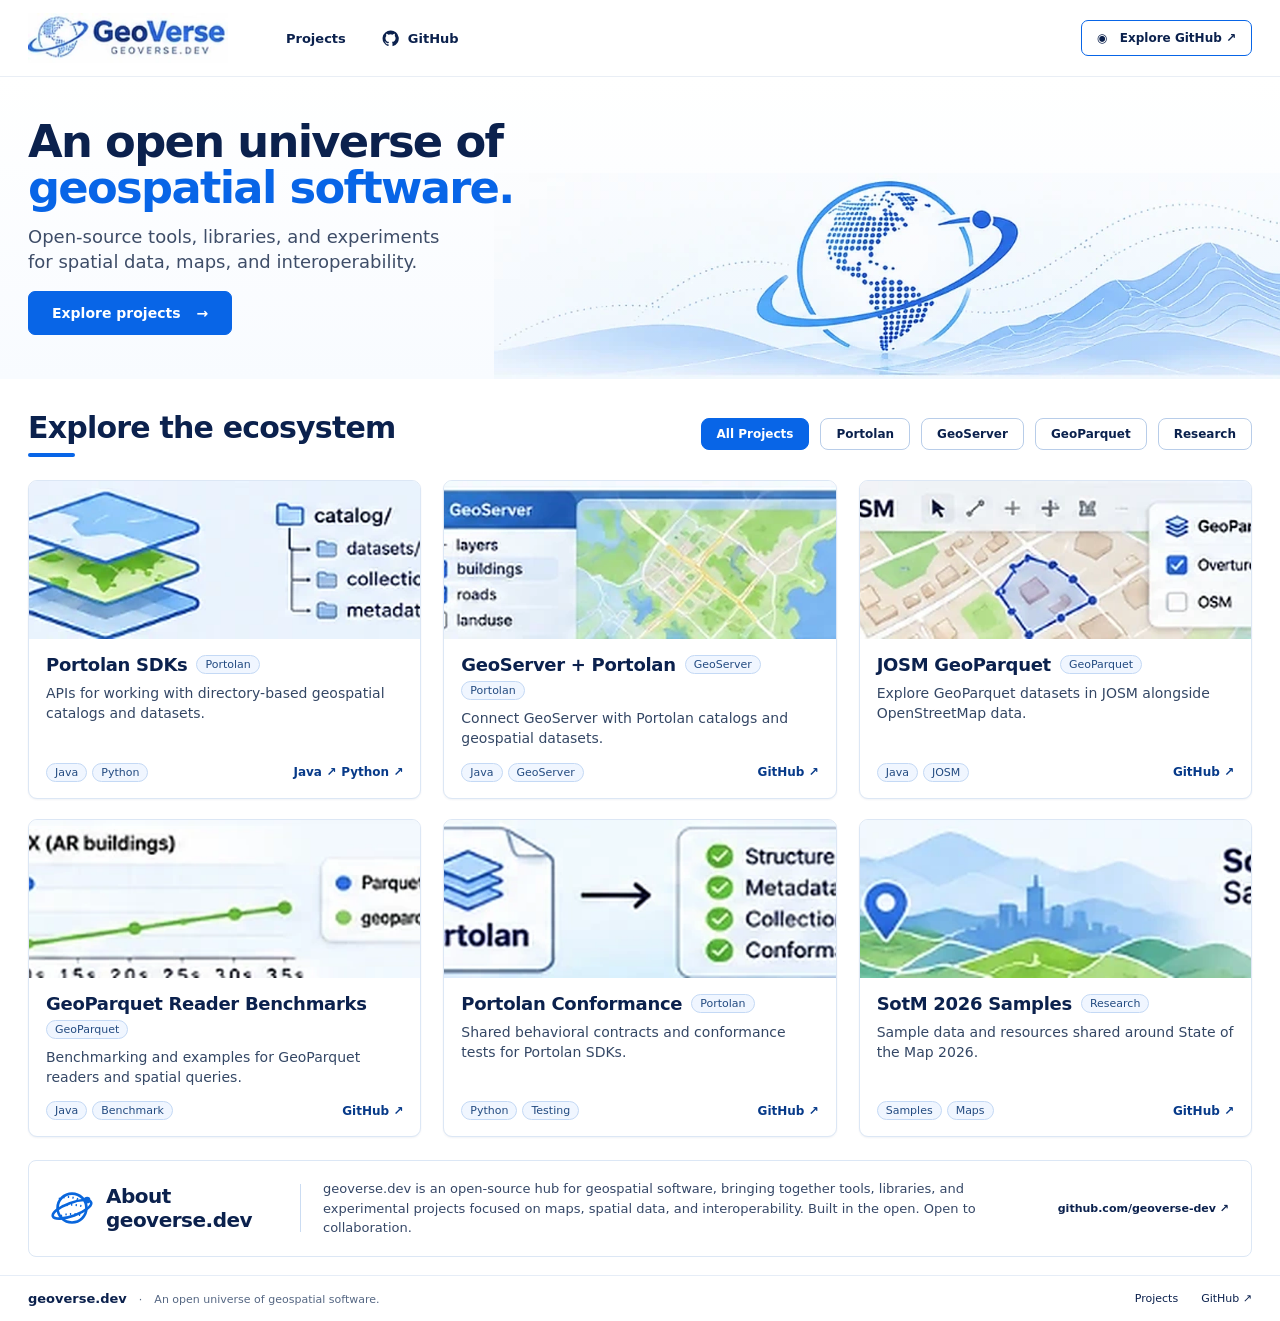
==== index.html @ 744633d2 "HTML static portal" ====
<!doctype html>
<html lang="en">
<head>
  <meta charset="utf-8">
  <meta name="viewport" content="width=device-width, initial-scale=1">
  <meta name="theme-color" content="#ffffff">
  <meta name="description" content="geoverse.dev is an open-source hub for geospatial tools, libraries, and experiments.">
  <title>geoverse.dev — An open universe of geospatial software</title>
  <link rel="icon" href="assets/favicon.svg" type="image/svg+xml">
  <link rel="stylesheet" href="styles.css">
  <script src="script.js" defer></script>
</head>
<body>
<header class="site-header">
  <div class="wrap header-inner">
    <a class="brand" href="#top" aria-label="geoverse.dev home"><img src="assets/logo.webp" alt="geoverse.dev"></a>
    <nav class="main-nav" aria-label="Main navigation"><a href="#projects">Projects</a><a href="https://github.com/geoverse-dev" target="_blank" rel="noopener noreferrer"><svg class="github-icon" viewBox="0 0 24 24" aria-hidden="true"><path d="M12 .8a11.2 11.2 0 0 0-3.54 21.83c.56.1.77-.24.77-.54v-2.1c-3.13.68-3.8-1.33-3.8-1.33-.51-1.3-1.25-1.64-1.25-1.64-1.02-.7.08-.69.08-.69 1.13.08 1.73 1.16 1.73 1.16 1.01 1.73 2.65 1.23 3.3.94.1-.73.4-1.23.72-1.51-2.5-.29-5.13-1.25-5.13-5.55 0-1.22.44-2.22 1.16-3-.12-.29-.5-1.42.11-2.96 0 0 .95-.3 3.08 1.14a10.7 10.7 0 0 1 5.6 0c2.13-1.44 3.08-1.14 3.08-1.14.61 1.54.23 2.67.11 2.96.72.78 1.16 1.78 1.16 3.01 0 4.31-2.64 5.25-5.15 5.53.41.36.77 1.06.77 2.14v3.17c0 .3.2.65.78.54A11.2 11.2 0 0 0 12 .8Z"/></svg>GitHub</a></nav>
    <a class="header-cta" href="https://github.com/geoverse-dev" target="_blank" rel="noopener noreferrer">◉ &nbsp; Explore GitHub ↗</a>
  </div>
</header>
<main id="top">
<section class="hero">
  <div class="wrap hero-inner">
    <div class="hero-copy"><h1>An open universe of<br><span>geospatial software.</span></h1><p>Open-source tools, libraries, and experiments for spatial data, maps, and interoperability.</p><div class="hero-actions"><a class="btn btn-primary" href="#projects">Explore projects <span aria-hidden="true">→</span></a></div></div>
    <img class="hero-art" src="assets/hero-art.webp" alt="geoverse.dev globe above stylized geospatial terrain">
  </div>
</section>
<section class="projects wrap" id="projects">
  <div class="section-heading"><div><h2>Explore the ecosystem</h2><div class="underline"></div></div><div class="filters" role="group" aria-label="Filter projects"><button class="filter active" data-filter="all" aria-pressed="true">All Projects</button><button class="filter" data-filter="portolan" aria-pressed="false">Portolan</button><button class="filter" data-filter="geoserver" aria-pressed="false">GeoServer</button><button class="filter" data-filter="geoparquet" aria-pressed="false">GeoParquet</button><button class="filter" data-filter="research" aria-pressed="false">Research</button></div></div>
  <div class="cards" id="project-cards">
    <article class="project-card" data-categories="portolan"><a class="card-image" href="https://github.com/geoverse-dev/portolan-python" target="_blank" rel="noopener noreferrer"><img src="assets/portolan.webp" alt="Illustration of Portolan layered catalogs and directories"></a><div class="card-content"><div class="card-heading"><h3>Portolan SDKs</h3><span class="category">Portolan</span></div><p>APIs for working with directory-based geospatial catalogs and datasets.</p><div class="card-bottom"><div class="tags"><span>Java</span><span>Python</span></div><div class="card-links"><a href="https://github.com/geoverse-dev/portolan-java" target="_blank" rel="noopener noreferrer" aria-label="Portolan Java on GitHub" title="Java SDK">Java ↗</a><a href="https://github.com/geoverse-dev/portolan-python" target="_blank" rel="noopener noreferrer" aria-label="Portolan Python on GitHub" title="Python SDK">Python ↗</a></div></div></div></article>
    <article class="project-card" data-categories="portolan geoserver"><a class="card-image" href="https://github.com/geoverse-dev/geoserver-portolan" target="_blank" rel="noopener noreferrer"><img src="assets/geoserver.webp" alt="Illustration of GeoServer layers and a map"></a><div class="card-content"><div class="card-heading"><h3>GeoServer + Portolan</h3><span class="category">GeoServer</span><span class="category">Portolan</span></div><p>Connect GeoServer with Portolan catalogs and geospatial datasets.</p><div class="card-bottom"><div class="tags"><span>Java</span><span>GeoServer</span></div><a class="arrow-link" href="https://github.com/geoverse-dev/geoserver-portolan" target="_blank" rel="noopener noreferrer" aria-label="GeoServer Portolan on GitHub">GitHub ↗</a></div></div></article>
    <article class="project-card" data-categories="geoparquet"><a class="card-image" href="https://github.com/geoverse-dev/josm-geoparquet" target="_blank" rel="noopener noreferrer"><img src="assets/josm.webp" alt="JOSM GeoParquet map editing illustration"></a><div class="card-content"><div class="card-heading"><h3>JOSM GeoParquet</h3><span class="category">GeoParquet</span></div><p>Explore GeoParquet datasets in JOSM alongside OpenStreetMap data.</p><div class="card-bottom"><div class="tags"><span>Java</span><span>JOSM</span></div><a class="arrow-link" href="https://github.com/geoverse-dev/josm-geoparquet" target="_blank" rel="noopener noreferrer" aria-label="JOSM GeoParquet on GitHub">GitHub ↗</a></div></div></article>
    <article class="project-card" data-categories="geoparquet research"><a class="card-image" href="https://github.com/geoverse-dev/geoparquet-reader-engine-benchmark" target="_blank" rel="noopener noreferrer"><img src="assets/benchmark.webp" alt="Chart comparing GeoParquet reader performance"></a><div class="card-content"><div class="card-heading"><h3>GeoParquet Reader Benchmarks</h3><span class="category">GeoParquet</span></div><p>Benchmarking and examples for GeoParquet readers and spatial queries.</p><div class="card-bottom"><div class="tags"><span>Java</span><span>Benchmark</span></div><a class="arrow-link" href="https://github.com/geoverse-dev/geoparquet-reader-engine-benchmark" target="_blank" rel="noopener noreferrer" aria-label="GeoParquet benchmarks on GitHub">GitHub ↗</a></div></div></article>
    <article class="project-card" data-categories="portolan"><a class="card-image" href="https://github.com/geoverse-dev/portolan-conformance" target="_blank" rel="noopener noreferrer"><img src="assets/conformance.webp" alt="Portolan conformance checks illustration"></a><div class="card-content"><div class="card-heading"><h3>Portolan Conformance</h3><span class="category">Portolan</span></div><p>Shared behavioral contracts and conformance tests for Portolan SDKs.</p><div class="card-bottom"><div class="tags"><span>Python</span><span>Testing</span></div><a class="arrow-link" href="https://github.com/geoverse-dev/portolan-conformance" target="_blank" rel="noopener noreferrer" aria-label="Portolan conformance on GitHub">GitHub ↗</a></div></div></article>
    <article class="project-card" data-categories="research"><a class="card-image" href="https://github.com/geoverse-dev/sotm2026-samples" target="_blank" rel="noopener noreferrer"><img src="assets/sotm.webp" alt="Illustration of terrain and a location pin for State of the Map samples"></a><div class="card-content"><div class="card-heading"><h3>SotM 2026 Samples</h3><span class="category">Research</span></div><p>Sample data and resources shared around State of the Map 2026.</p><div class="card-bottom"><div class="tags"><span>Samples</span><span>Maps</span></div><a class="arrow-link" href="https://github.com/geoverse-dev/sotm2026-samples" target="_blank" rel="noopener noreferrer" aria-label="SotM samples on GitHub">GitHub ↗</a></div></div></article>
  </div>
  <p class="empty-state" id="empty-state" hidden>No projects found in this category.</p>
</section>
<section class="about wrap" id="about"><div class="about-title"><img src="assets/favicon.svg" alt="" aria-hidden="true"><h2>About geoverse.dev</h2></div><p>geoverse.dev is an open-source hub for geospatial software, bringing together tools, libraries, and experimental projects focused on maps, spatial data, and interoperability. Built in the open. Open to collaboration.</p><a href="https://github.com/geoverse-dev" target="_blank" rel="noopener noreferrer">github.com/geoverse-dev ↗</a></section>
</main>
<footer><div class="wrap footer-inner"><div><strong>geoverse.dev</strong><span>·</span>An open universe of geospatial software.</div><nav aria-label="Footer"><a href="#projects">Projects</a><a href="https://github.com/geoverse-dev" target="_blank" rel="noopener noreferrer">GitHub ↗</a></nav></div></footer>
</body>
</html>
---- styles.css ----
:root{--navy:#0b214d;--blue:#0865e7;--muted:#4b5c79;--line:#dce7f5;--pale:#eef6ff}*{box-sizing:border-box}html{scroll-behavior:smooth}body{margin:0;color:var(--navy);font-family:Inter,ui-sans-serif,system-ui,-apple-system,BlinkMacSystemFont,"Segoe UI",sans-serif;background:#fff}a{color:inherit;text-decoration:none}button{font:inherit}.wrap{width:min(1280px,calc(100% - 56px));margin:auto}.site-header{border-bottom:1px solid #e9eef5;background:#fff}.header-inner{height:76px;display:flex;align-items:center;gap:58px}.brand img{display:block;width:200px;height:auto}.main-nav{display:flex;gap:36px;align-items:center;font-weight:600;font-size:13px}.main-nav a{display:flex;align-items:center;gap:9px}.main-nav a:hover,.footer-inner a:hover{color:var(--blue)}.github-icon{width:17px;height:17px;fill:currentColor}.header-cta{margin-left:auto;border:1.5px solid var(--blue);border-radius:7px;padding:10px 15px;color:var(--navy);font-weight:700;font-size:12px;white-space:nowrap}.header-cta:hover,.btn-outline:hover{background:var(--pale)}.hero{overflow:hidden;background:linear-gradient(180deg,#fff 0%,#f8fbff 100%)}.hero-inner{min-height:302px;position:relative;display:flex;align-items:center}.hero-copy{position:relative;z-index:2;max-width:575px;padding:22px 0 24px}.hero h1{font-size:clamp(36px,3.5vw,52px);letter-spacing:-1.7px;line-height:1.04;margin:0 0 12px;font-weight:800}.hero h1 span{color:var(--blue)}.hero p{font-size:18px;line-height:1.4;color:#3e4d68;max-width:420px;margin:0 0 17px}.hero-actions{display:flex;gap:12px}.btn{font-size:14px;font-weight:700;border-radius:7px;padding:13px 23px;border:1.5px solid var(--blue);display:inline-flex;align-items:center;gap:16px}.btn-primary{background:var(--blue);color:#fff}.btn-primary:hover{background:#004fc4}.btn-outline{background:#fff}.hero-art{position:absolute;right:-65px;bottom:0;width:69%;height:100%;object-fit:cover;object-position:center;mix-blend-mode:multiply}.projects{padding-top:31px}.section-heading{display:flex;align-items:center;justify-content:space-between;gap:15px;margin-bottom:23px}.section-heading h2{font-size:30px;letter-spacing:-.8px;margin:0 0 8px}.underline{width:47px;height:4px;background:var(--blue);border-radius:4px}.filters{display:flex;flex-wrap:wrap;gap:11px}.filter{border:1px solid #b8cde9;border-radius:8px;background:white;color:var(--navy);padding:8px 15px;cursor:pointer;font-size:12px;font-weight:600}.filter:hover{background:var(--pale)}.filter.active{background:var(--blue);color:white;border-color:var(--blue)}.cards{display:grid;grid-template-columns:repeat(3,minmax(0,1fr));gap:20px 22px}.project-card{border:1px solid var(--line);border-radius:9px;overflow:hidden;box-shadow:0 1px 2px #092f6810;display:flex;flex-direction:column;background:white;transition:transform .2s,box-shadow .2s}.project-card:hover{transform:translateY(-3px);box-shadow:0 10px 24px #123f771a}.project-card[hidden]{display:none}.card-image{display:block;height:158px;overflow:hidden;background:#eaf4ff}.card-image img{width:100%;height:100%;object-fit:cover;display:block}.card-content{padding:15px 17px 16px;display:flex;flex:1;flex-direction:column}.card-heading{display:flex;align-items:center;flex-wrap:wrap;gap:6px}.card-heading h3{font-size:18px;letter-spacing:-.3px;margin:0 3px 0 0}.category,.tags span{border:1px solid #c4d9f5;border-radius:12px;background:#f0f6ff;color:#234b81;padding:2px 8px;font-size:11px;white-space:nowrap}.card-content p{color:#344765;font-size:14px;line-height:1.45;margin:8px 0 14px;min-height:32px}.card-bottom{margin-top:auto;display:flex;align-items:center;justify-content:space-between;gap:8px}.tags,.card-links{display:flex;flex-wrap:wrap;gap:5px}.arrow-link,.card-links a{font-weight:700;font-size:12px;color:#073a89;white-space:nowrap}.arrow-link:hover,.card-links a:hover{color:var(--blue)}.about{margin-top:23px;margin-bottom:18px;border:1px solid var(--line);border-radius:8px;padding:18px 22px;display:grid;grid-template-columns:250px 1fr auto;gap:22px;align-items:center}.about-title{display:flex;gap:13px;align-items:center;border-right:1px solid #cbdcf2}.about-title img{width:42px;height:42px}.about-title h2{font-size:20px;letter-spacing:-.5px;margin:0}.about p{font-size:13px;line-height:1.5;margin:0;color:#354767}.about>a{font-size:11px;font-weight:700;white-space:nowrap}footer{border-top:1px solid #e6edf7}.footer-inner{display:flex;align-items:center;justify-content:space-between;gap:16px;padding:15px 0;font-size:11px;color:#556783}.footer-inner strong{color:var(--navy);font-size:13px}.footer-inner span{margin:0 12px}.footer-inner nav{display:flex;gap:23px;color:var(--navy)}.empty-state{padding:25px;text-align:center;color:var(--muted)}@media(max-width:900px){.header-inner{gap:30px}.hero-art{right:-150px;width:80%;opacity:.5}.cards{grid-template-columns:repeat(2,minmax(0,1fr))}.section-heading{align-items:flex-start;flex-direction:column}.about{grid-template-columns:1fr;gap:10px}.about-title{border-right:0}.about>a{white-space:normal}}@media(max-width:600px){.wrap{width:min(100% - 30px,1100px)}.header-inner{height:auto;min-height:66px;flex-wrap:wrap;gap:8px 20px;padding:10px 0}.brand img{width:145px}.header-cta{display:none}.main-nav{margin-left:auto;gap:14px;font-size:12px}.hero-inner{min-height:270px}.hero-copy{padding:26px 0}.hero-art{right:-180px;width:115%;opacity:.22}.hero h1{font-size:35px}.hero p{font-size:14px}.cards{grid-template-columns:1fr}.card-image{height:155px}.filters{gap:7px}.filter{padding:7px 10px}.footer-inner{flex-direction:column;align-items:flex-start}}

/* Larger default presentation, comparable to the earlier 125% browser zoom. */
.card-image img{image-rendering:auto} .brand img{image-rendering:auto}
@media(min-width:901px){.hero-art{width:66%;right:-50px;object-fit:contain;object-position:right bottom}}
@media(max-width:600px){.hero h1{font-size:35px}.card-image{height:175px}.brand img{width:155px}.hero-art{object-fit:cover}}
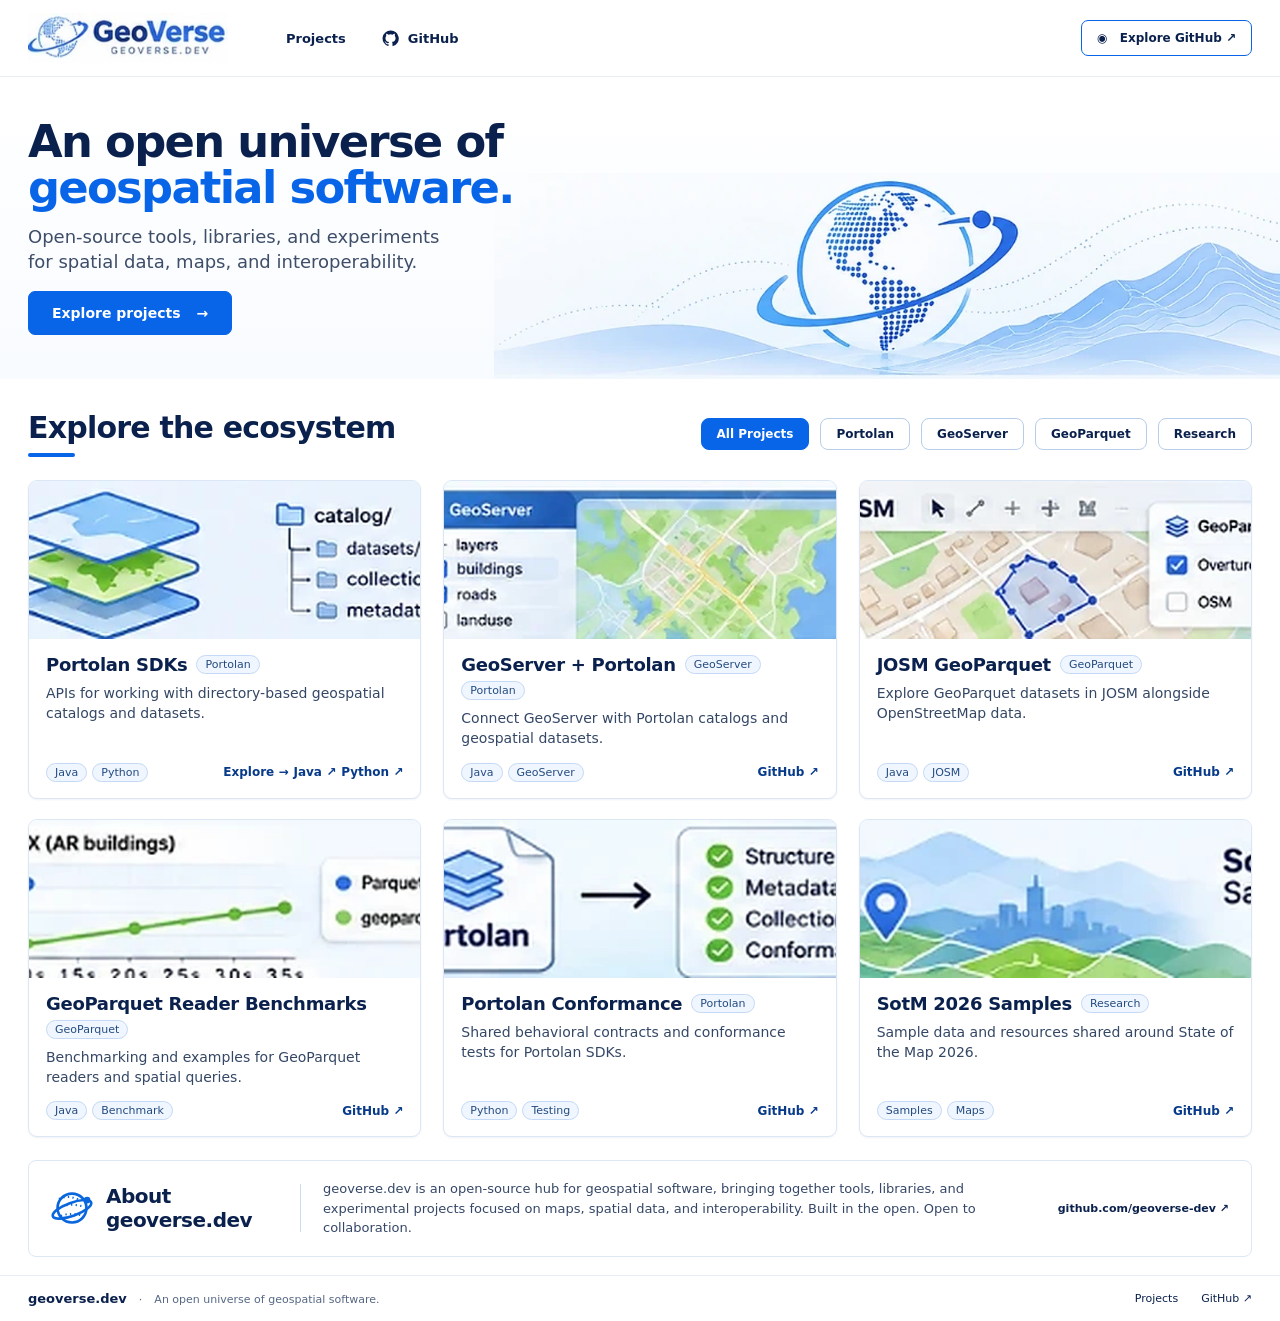
==== commit 755e5af7: "SDKs page" ====
--- a/index.html
+++ b/index.html
@@ -28,7 +28,7 @@
 <section class="projects wrap" id="projects">
   <div class="section-heading"><div><h2>Explore the ecosystem</h2><div class="underline"></div></div><div class="filters" role="group" aria-label="Filter projects"><button class="filter active" data-filter="all" aria-pressed="true">All Projects</button><button class="filter" data-filter="portolan" aria-pressed="false">Portolan</button><button class="filter" data-filter="geoserver" aria-pressed="false">GeoServer</button><button class="filter" data-filter="geoparquet" aria-pressed="false">GeoParquet</button><button class="filter" data-filter="research" aria-pressed="false">Research</button></div></div>
   <div class="cards" id="project-cards">
-    <article class="project-card" data-categories="portolan"><a class="card-image" href="https://github.com/geoverse-dev/portolan-python" target="_blank" rel="noopener noreferrer"><img src="assets/portolan.webp" alt="Illustration of Portolan layered catalogs and directories"></a><div class="card-content"><div class="card-heading"><h3>Portolan SDKs</h3><span class="category">Portolan</span></div><p>APIs for working with directory-based geospatial catalogs and datasets.</p><div class="card-bottom"><div class="tags"><span>Java</span><span>Python</span></div><div class="card-links"><a href="https://github.com/geoverse-dev/portolan-java" target="_blank" rel="noopener noreferrer" aria-label="Portolan Java on GitHub" title="Java SDK">Java ↗</a><a href="https://github.com/geoverse-dev/portolan-python" target="_blank" rel="noopener noreferrer" aria-label="Portolan Python on GitHub" title="Python SDK">Python ↗</a></div></div></div></article>
+    <article class="project-card" data-categories="portolan"><a class="card-image" href="portolan-sdks.html"><img src="assets/portolan.webp" alt="Illustration of Portolan layered catalogs and directories"></a><div class="card-content"><div class="card-heading"><h3><a class="card-title-link" href="portolan-sdks.html">Portolan SDKs</a></h3><span class="category">Portolan</span></div><p>APIs for working with directory-based geospatial catalogs and datasets.</p><div class="card-bottom"><div class="tags"><span>Java</span><span>Python</span></div><div class="card-links"><a href="portolan-sdks.html" aria-label="Explore Portolan SDKs">Explore →</a><a href="https://github.com/geoverse-dev/portolan-java" target="_blank" rel="noopener noreferrer" aria-label="Portolan Java on GitHub" title="Java SDK">Java ↗</a><a href="https://github.com/geoverse-dev/portolan-python" target="_blank" rel="noopener noreferrer" aria-label="Portolan Python on GitHub" title="Python SDK">Python ↗</a></div></div></div></article>
     <article class="project-card" data-categories="portolan geoserver"><a class="card-image" href="https://github.com/geoverse-dev/geoserver-portolan" target="_blank" rel="noopener noreferrer"><img src="assets/geoserver.webp" alt="Illustration of GeoServer layers and a map"></a><div class="card-content"><div class="card-heading"><h3>GeoServer + Portolan</h3><span class="category">GeoServer</span><span class="category">Portolan</span></div><p>Connect GeoServer with Portolan catalogs and geospatial datasets.</p><div class="card-bottom"><div class="tags"><span>Java</span><span>GeoServer</span></div><a class="arrow-link" href="https://github.com/geoverse-dev/geoserver-portolan" target="_blank" rel="noopener noreferrer" aria-label="GeoServer Portolan on GitHub">GitHub ↗</a></div></div></article>
     <article class="project-card" data-categories="geoparquet"><a class="card-image" href="https://github.com/geoverse-dev/josm-geoparquet" target="_blank" rel="noopener noreferrer"><img src="assets/josm.webp" alt="JOSM GeoParquet map editing illustration"></a><div class="card-content"><div class="card-heading"><h3>JOSM GeoParquet</h3><span class="category">GeoParquet</span></div><p>Explore GeoParquet datasets in JOSM alongside OpenStreetMap data.</p><div class="card-bottom"><div class="tags"><span>Java</span><span>JOSM</span></div><a class="arrow-link" href="https://github.com/geoverse-dev/josm-geoparquet" target="_blank" rel="noopener noreferrer" aria-label="JOSM GeoParquet on GitHub">GitHub ↗</a></div></div></article>
     <article class="project-card" data-categories="geoparquet research"><a class="card-image" href="https://github.com/geoverse-dev/geoparquet-reader-engine-benchmark" target="_blank" rel="noopener noreferrer"><img src="assets/benchmark.webp" alt="Chart comparing GeoParquet reader performance"></a><div class="card-content"><div class="card-heading"><h3>GeoParquet Reader Benchmarks</h3><span class="category">GeoParquet</span></div><p>Benchmarking and examples for GeoParquet readers and spatial queries.</p><div class="card-bottom"><div class="tags"><span>Java</span><span>Benchmark</span></div><a class="arrow-link" href="https://github.com/geoverse-dev/geoparquet-reader-engine-benchmark" target="_blank" rel="noopener noreferrer" aria-label="GeoParquet benchmarks on GitHub">GitHub ↗</a></div></div></article>
--- a/styles.css
+++ b/styles.css
@@ -4,3 +4,4 @@
 .card-image img{image-rendering:auto} .brand img{image-rendering:auto}
 @media(min-width:901px){.hero-art{width:66%;right:-50px;object-fit:contain;object-position:right bottom}}
 @media(max-width:600px){.hero h1{font-size:35px}.card-image{height:175px}.brand img{width:155px}.hero-art{object-fit:cover}}
+\n.card-title-link{color:inherit;text-decoration:none}.card-title-link:hover{color:#147bd4}\n
